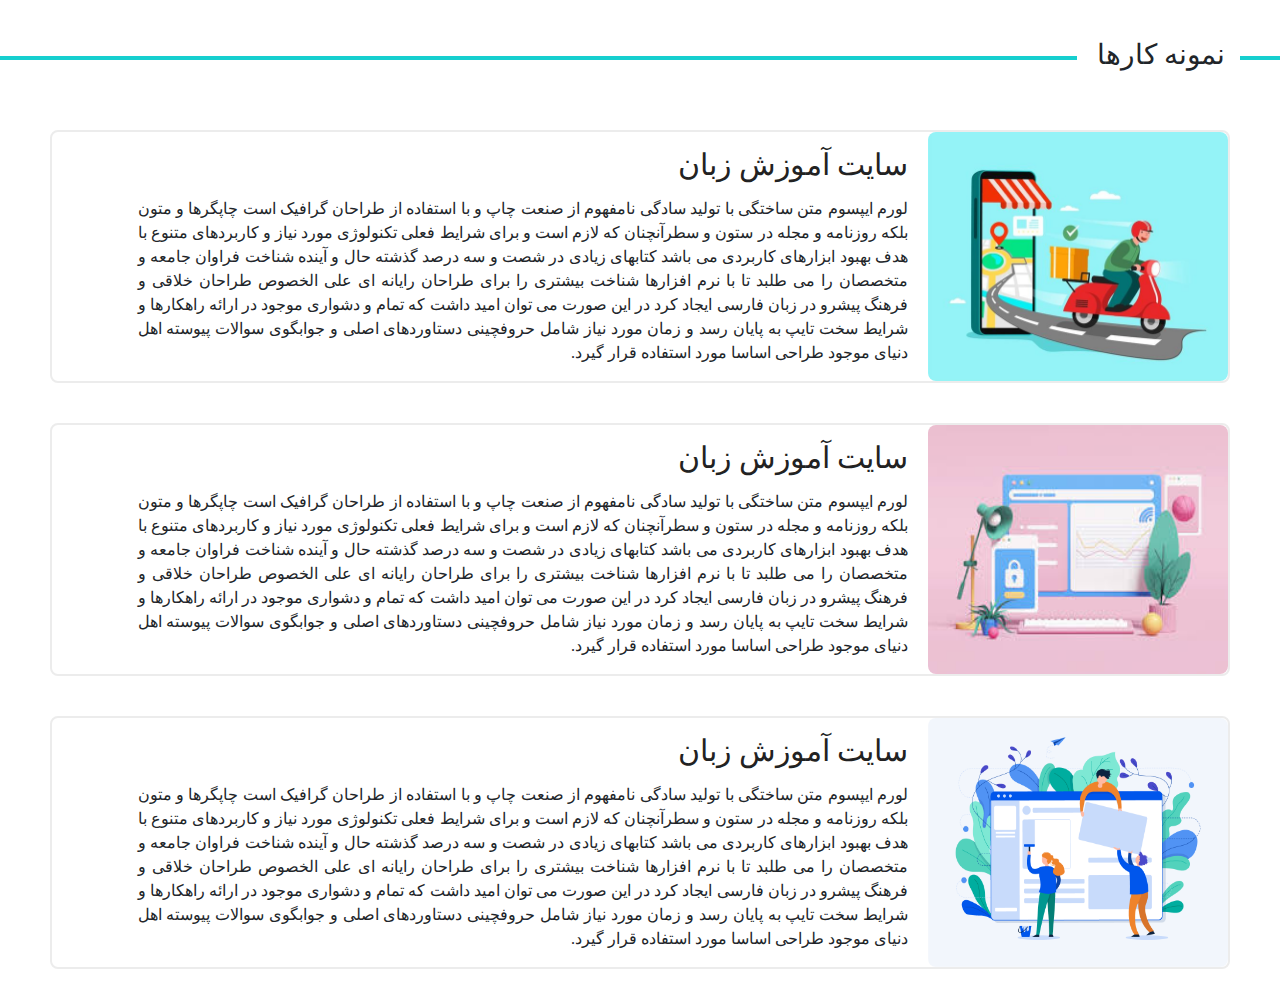
==== project.html @ 78b0c8a0 "Remove project part from index and move to another file" ====
<!DOCTYPE html>
<html lang="en">
<head>
    <meta charset="UTF-8">
    <meta name="viewport" content="width=device-width, initial-scale=1.0">
    <link
    rel="stylesheet"
    href="https://stackpath.bootstrapcdn.com/bootstrap/4.5.2/css/bootstrap.min.css"
  />
    <link rel="stylesheet" href="css/project.css">
    <title>Document</title>
</head>
<body>
    <section id="our-projects">
        <div class="title-box">
          <h3 class="title">نمونه کارها</h3>
        </div>
        <div class="projects row">
        <div class="project col-12">
          <img src="Images/delivery-staff-ride-motorcycles-shopping-concept_1150-34879.jpg" alt="">
          <div class="project-description">
            <a href="#">سایت آموزش زبان</a>
            <p>    لورم ایپسوم متن ساختگی با تولید سادگی نامفهوم از صنعت چاپ و با
              استفاده از طراحان گرافیک است چاپگرها و متون بلکه روزنامه و مجله در
              ستون و سطرآنچنان که لازم است و برای شرایط فعلی تکنولوژی مورد نیاز
              و کاربردهای متنوع با هدف بهبود ابزارهای کاربردی می باشد کتابهای
              زیادی در شصت و سه درصد گذشته حال و آینده شناخت فراوان جامعه و
              متخصصان را می طلبد تا با نرم افزارها شناخت بیشتری را برای طراحان
              رایانه ای علی الخصوص طراحان خلاقی و فرهنگ پیشرو در زبان فارسی
              ایجاد کرد در این صورت می توان امید داشت که تمام و دشواری موجود در
              ارائه راهکارها و شرایط سخت تایپ به پایان رسد و زمان مورد نیاز شامل
              حروفچینی دستاوردهای اصلی و جوابگوی سوالات پیوسته اهل دنیای موجود
              طراحی اساسا مورد استفاده قرار گیرد.</p>
          </div>
        </div>
        <div class="project col-12">
          <img src="Images/images.jpg" alt="">
          <div class="project-description">
            <a href="#">سایت آموزش زبان</a>
            <p>    لورم ایپسوم متن ساختگی با تولید سادگی نامفهوم از صنعت چاپ و با
              استفاده از طراحان گرافیک است چاپگرها و متون بلکه روزنامه و مجله در
              ستون و سطرآنچنان که لازم است و برای شرایط فعلی تکنولوژی مورد نیاز
              و کاربردهای متنوع با هدف بهبود ابزارهای کاربردی می باشد کتابهای
              زیادی در شصت و سه درصد گذشته حال و آینده شناخت فراوان جامعه و
              متخصصان را می طلبد تا با نرم افزارها شناخت بیشتری را برای طراحان
              رایانه ای علی الخصوص طراحان خلاقی و فرهنگ پیشرو در زبان فارسی
              ایجاد کرد در این صورت می توان امید داشت که تمام و دشواری موجود در
              ارائه راهکارها و شرایط سخت تایپ به پایان رسد و زمان مورد نیاز شامل
              حروفچینی دستاوردهای اصلی و جوابگوی سوالات پیوسته اهل دنیای موجود
              طراحی اساسا مورد استفاده قرار گیرد.</p>
          </div>
        </div>
        <div class="project col-12">
          <img src="Images/heroimg.png" alt="">
          <div class="project-description">
            <a href="#">سایت آموزش زبان</a>
            <p>    لورم ایپسوم متن ساختگی با تولید سادگی نامفهوم از صنعت چاپ و با
              استفاده از طراحان گرافیک است چاپگرها و متون بلکه روزنامه و مجله در
              ستون و سطرآنچنان که لازم است و برای شرایط فعلی تکنولوژی مورد نیاز
              و کاربردهای متنوع با هدف بهبود ابزارهای کاربردی می باشد کتابهای
              زیادی در شصت و سه درصد گذشته حال و آینده شناخت فراوان جامعه و
              متخصصان را می طلبد تا با نرم افزارها شناخت بیشتری را برای طراحان
              رایانه ای علی الخصوص طراحان خلاقی و فرهنگ پیشرو در زبان فارسی
              ایجاد کرد در این صورت می توان امید داشت که تمام و دشواری موجود در
              ارائه راهکارها و شرایط سخت تایپ به پایان رسد و زمان مورد نیاز شامل
              حروفچینی دستاوردهای اصلی و جوابگوی سوالات پیوسته اهل دنیای موجود
              طراحی اساسا مورد استفاده قرار گیرد.</p>
          </div>
        </div>
        </div>
      </section>
</body>
</html>
---- css/project.css ----
* {
    margin: 0;
    padding: 0;
    box-sizing: border-box;
    font-family: Sahel;
    text-decoration: none !important;
    outline: none;
    border: none;
  }

.title-box {
    border-bottom: 4px solid #16cfcf;
    position: relative;
    height: 60px;
  }
  
  .title {
    display: inline-block;
    position: absolute;
    right: 40px;
    top: 67%;
    padding: 0px 15px 0px 20px;
    background-color: #fff;
    user-select: none;
  }

#our-projects{
    height: 100vh;
    width: 100%;
    position: relative;
  }
  
  .projects{
    margin: 50px;
  }
  
  .project{
    border: 2px solid rgb(236, 236, 236);
    border-radius: 8px;
    margin: 20px 0px;
    min-height: 200px;
    display: flex;justify-content: space-between;
    align-items: center;
    direction: rtl;
    padding: 0px;
  }
  
  .project img{
    height: 100%;
    width: 300px;
    border-radius: inherit;
  }
  
  .project-description{
    text-align: right;
    width: 80%;
    padding-right: 20px;
    height: 100%;
    display: flex;
    align-items: flex-start;
    flex-direction: column;
    justify-content: center;
  }
  
  .project-description a{
      margin: 10px 0px;
      font-size: 30px;
      color: #222;
      transition: all .6s ease;
  }
  
  .project-description a:hover{
      color: #13b8b8;
  }
  .project-description p{
    width: 90%;
    text-align: justify;
  }
  
  @media only screen and (max-width : 1000px ) and ( min-width : 787.999px){
    .project-description a{
        margin: 20px 0px;
    }
  }
  
  @media only screen and (max-width : 768px){
      .project{
          flex-direction: column;
          margin: 30px 0px;
      }
      
      .project img{
          width: 100%;
          max-height: 300px;
      }
      
      .project-description{
          margin-top: 20px;
          width: 100%;
          padding: 20px 10px;
      }
      
      .project-description p{
          font-size: 15px;
          width: 100%;
      }
      
      .project-description a{
          margin-bottom: 20px;
      }
      
      .projects{
          margin: 20px;
      }
  }
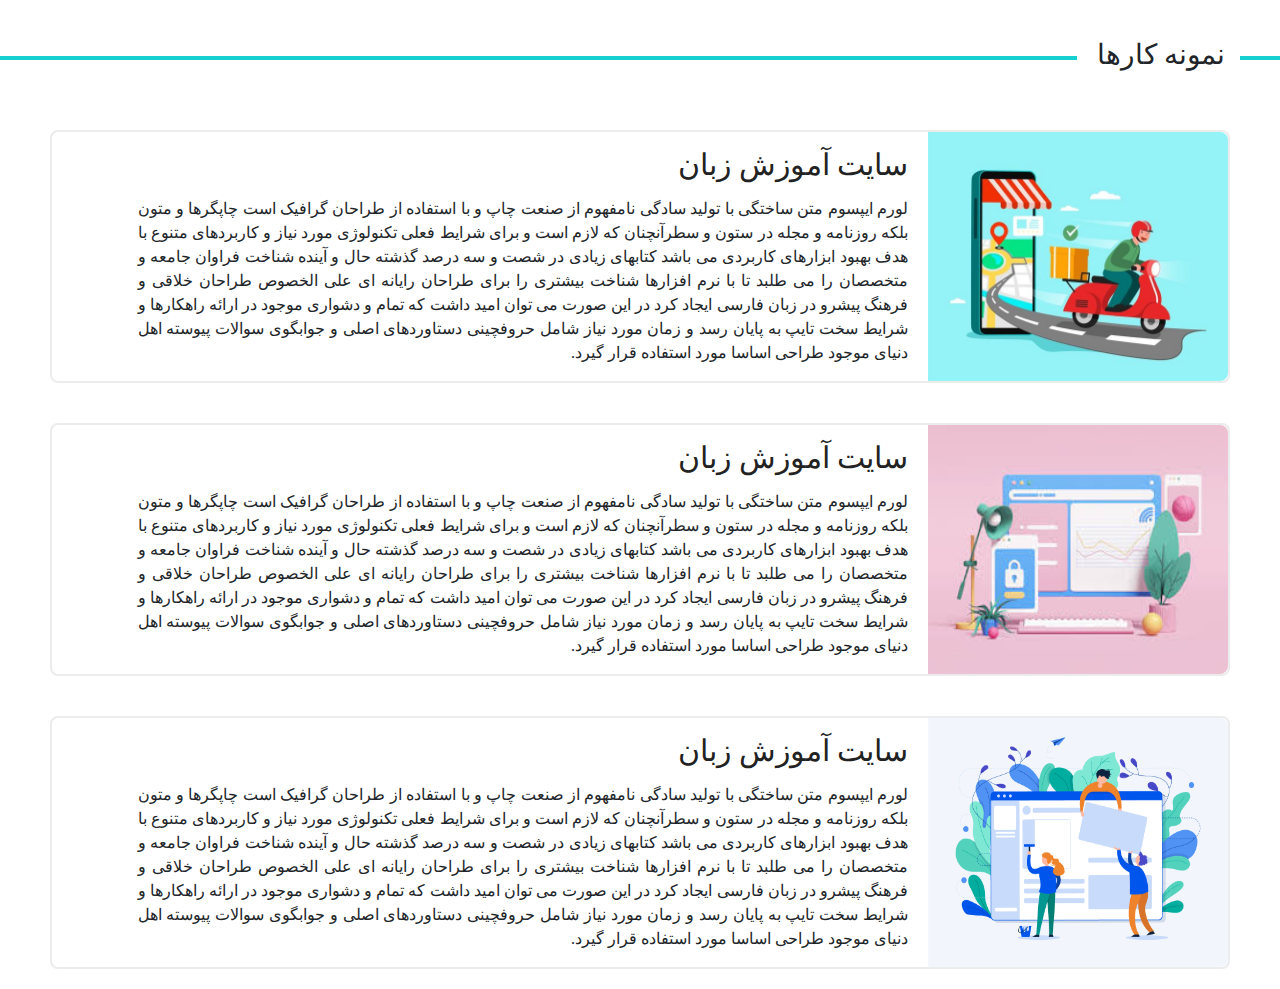
==== commit 6df657e2: "Final Source" ====
--- a/project.html
+++ b/project.html
@@ -17,7 +17,7 @@
         </div>
         <div class="projects row">
         <div class="project col-12">
-          <img src="Images/delivery-staff-ride-motorcycles-shopping-concept_1150-34879.jpg" alt="">
+          <img src="Images/delivery-2.jpg" alt="">
           <div class="project-description">
             <a href="#">سایت آموزش زبان</a>
             <p>    لورم ایپسوم متن ساختگی با تولید سادگی نامفهوم از صنعت چاپ و با
@@ -34,7 +34,7 @@
           </div>
         </div>
         <div class="project col-12">
-          <img src="Images/images.jpg" alt="">
+          <img src="Images/product-3.jpg" alt="">
           <div class="project-description">
             <a href="#">سایت آموزش زبان</a>
             <p>    لورم ایپسوم متن ساختگی با تولید سادگی نامفهوم از صنعت چاپ و با
--- a/css/project.css
+++ b/css/project.css
@@ -43,12 +43,16 @@
     align-items: center;
     direction: rtl;
     padding: 0px;
+    transition: all .6s ease;
+  }
+  .project:hover{
+    border: 2px solid #16cfcf;
   }
   
   .project img{
     height: 100%;
     width: 300px;
-    border-radius: inherit;
+    border-radius: 0px 8px 8px 0px;
   }
   
   .project-description{
@@ -92,6 +96,7 @@
       .project img{
           width: 100%;
           max-height: 300px;
+          border-radius: 8px 8px 0px 0px;
       }
       
       .project-description{
@@ -112,4 +117,6 @@
       .projects{
           margin: 20px;
       }
+      
+      
   }